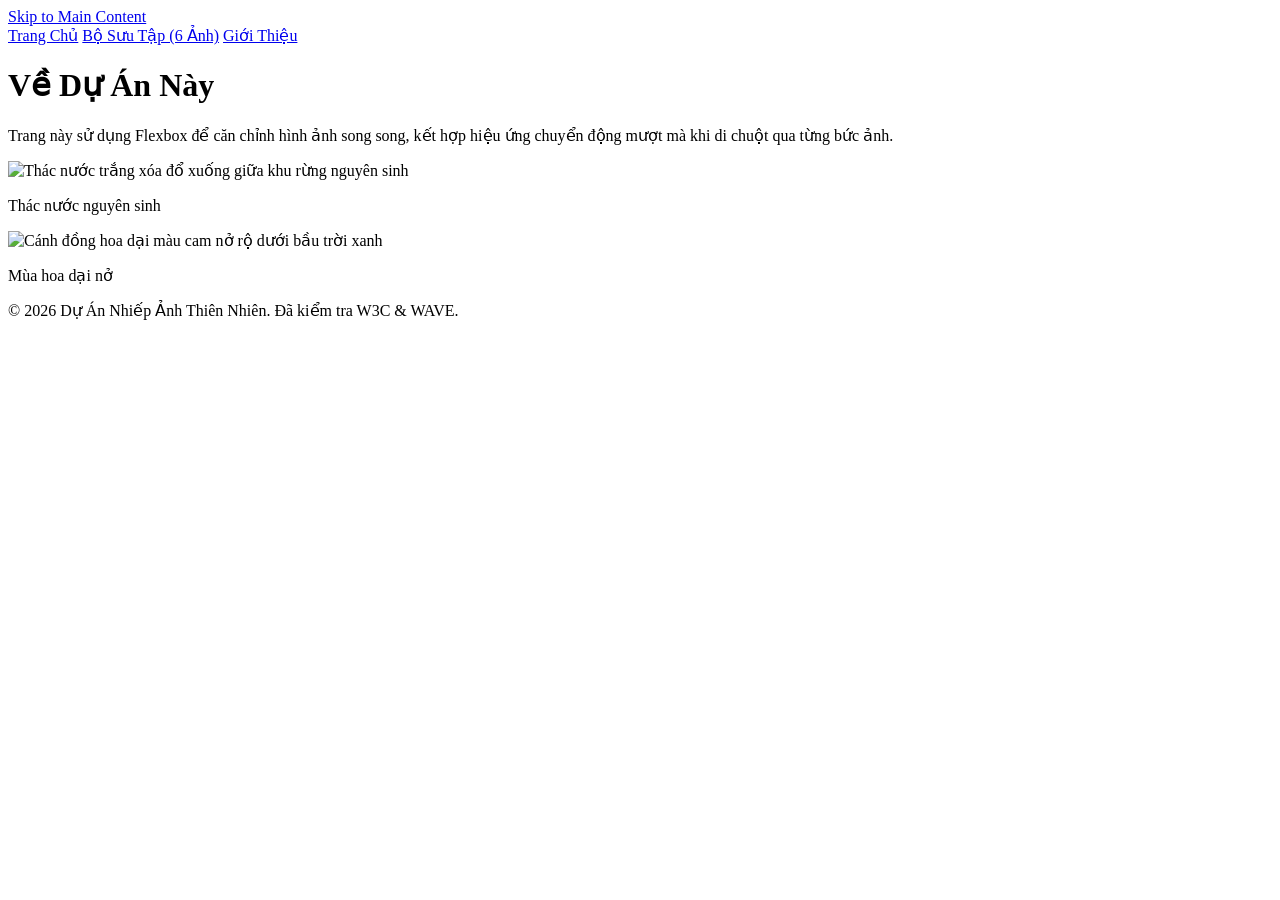
==== about.html @ 8213e745 "Add about.html for project introduction and gallery This HTML file introduces a project focused on n" ====
<!DOCTYPE html>
<html lang="vi">
<head>
    <meta charset="UTF-8">
    <meta name="viewport" content="width=device-width, initial-scale=1.0">
    <title>Giới Thiệu - Khám Phá Thiên Nhiên</title>
    <link rel="stylesheet" href="styles.css">
</head>
<body>
    <a href="#main-content" class="skip-link">Skip to Main Content</a>

    <header>
        <nav class="navbar" aria-label="Main Navigation">
            <a href="index.html">Trang Chủ</a>
            <a href="gallery.html">Bộ Sưu Tập (6 Ảnh)</a>
            <a href="about.html" class="active">Giới Thiệu</a>
        </nav>
    </header>

    <main id="main-content">
        <h1>Về Dự Án Này</h1>
        <p class="intro">Trang này sử dụng Flexbox để căn chỉnh hình ảnh song song, kết hợp hiệu ứng chuyển động mượt mà khi di chuột qua từng bức ảnh.</p>

        <div class="flex-gallery">
            <div class="item">
                <img src="https://images.unsplash.com/photo-1433086966358-54859d0ed716?w=800&auto=format&fit=crop&q=80" alt="Thác nước trắng xóa đổ xuống giữa khu rừng nguyên sinh">
                <p class="caption">Thác nước nguyên sinh</p>
            </div>
            <div class="item">
                <img src="https://images.unsplash.com/photo-1465146344425-f00d5f5c8f07?w=800&auto=format&fit=crop&q=80" alt="Cánh đồng hoa dại màu cam nở rộ dưới bầu trời xanh">
                <p class="caption">Mùa hoa dại nở</p>
            </div>
        </div>
    </main>

    <footer>
        <p>&copy; 2026 Dự Án Nhiếp Ảnh Thiên Nhiên. Đã kiểm tra W3C & WAVE.</p>
    </footer>
</body>
</html>
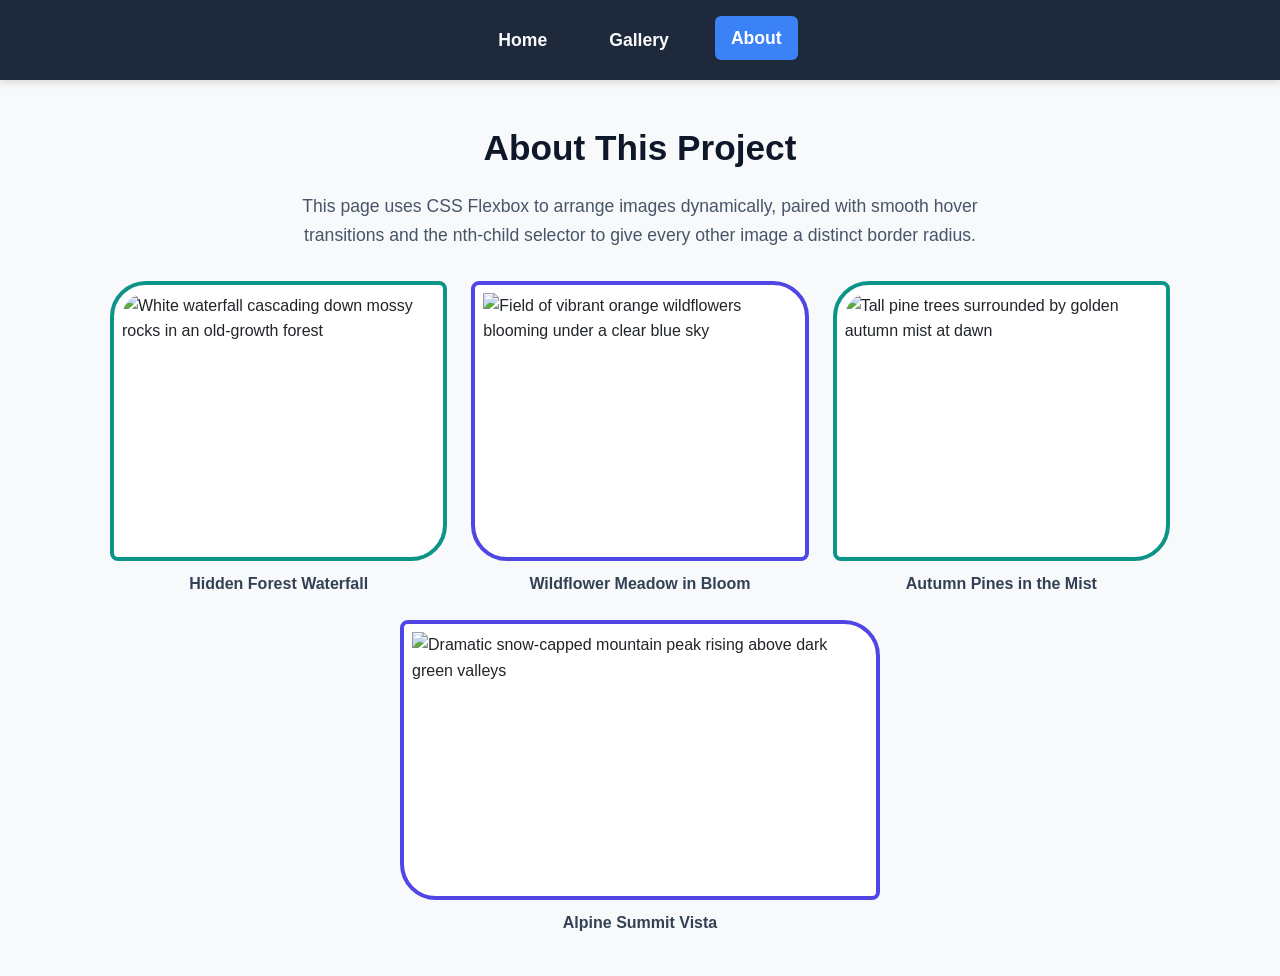
==== commit 3a7db64e: "Update about.html for language and content changes" ====
--- a/about.html
+++ b/about.html
@@ -1,40 +1,44 @@
 <!DOCTYPE html>
-<html lang="vi">
+<html lang="en">
 <head>
     <meta charset="UTF-8">
     <meta name="viewport" content="width=device-width, initial-scale=1.0">
-    <title>Giới Thiệu - Khám Phá Thiên Nhiên</title>
-    <link rel="stylesheet" href="styles.css">
+    <title>About - Exploring Nature</title>
+    <link rel="stylesheet" href="style.css">
 </head>
 <body>
     <a href="#main-content" class="skip-link">Skip to Main Content</a>
 
     <header>
         <nav class="navbar" aria-label="Main Navigation">
-            <a href="index.html">Trang Chủ</a>
-            <a href="gallery.html">Bộ Sưu Tập (6 Ảnh)</a>
-            <a href="about.html" class="active">Giới Thiệu</a>
+            <a href="index.html">Home</a>
+            <a href="gallery.html">Gallery</a>
+            <a href="about.html" class="active">About</a>
         </nav>
     </header>
 
     <main id="main-content">
-        <h1>Về Dự Án Này</h1>
-        <p class="intro">Trang này sử dụng Flexbox để căn chỉnh hình ảnh song song, kết hợp hiệu ứng chuyển động mượt mà khi di chuột qua từng bức ảnh.</p>
+        <h1>About This Project</h1>
+        <p class="intro">This page uses CSS Flexbox to arrange images dynamically, paired with smooth hover transitions and the nth-child selector to give every other image a distinct border radius.</p>
 
         <div class="flex-gallery">
             <div class="item">
-                <img src="https://images.unsplash.com/photo-1433086966358-54859d0ed716?w=800&auto=format&fit=crop&q=80" alt="Thác nước trắng xóa đổ xuống giữa khu rừng nguyên sinh">
-                <p class="caption">Thác nước nguyên sinh</p>
+                <img src="https://images.unsplash.com/photo-1433086966358-54859d0ed716?w=800&auto=format&fit=crop&q=80" alt="White waterfall cascading down mossy rocks in an old-growth forest">
+                <p class="caption">Hidden Forest Waterfall</p>
             </div>
             <div class="item">
-                <img src="https://images.unsplash.com/photo-1465146344425-f00d5f5c8f07?w=800&auto=format&fit=crop&q=80" alt="Cánh đồng hoa dại màu cam nở rộ dưới bầu trời xanh">
-                <p class="caption">Mùa hoa dại nở</p>
+                <img src="https://images.unsplash.com/photo-1465146344425-f00d5f5c8f07?w=800&auto=format&fit=crop&q=80" alt="Field of vibrant orange wildflowers blooming under a clear blue sky">
+                <p class="caption">Wildflower Meadow in Bloom</p>
+            </div>
+            <div class="item">
+                <img src="https://images.unsplash.com/photo-1509316975850-ff9c5deb0cd9?w=800&auto=format&fit=crop&q=80" alt="Tall pine trees surrounded by golden autumn mist at dawn">
+                <p class="caption">Autumn Pines in the Mist</p>
+            </div>
+            <div class="item">
+                <img src="https://images.unsplash.com/photo-1464822759023-fed622ff2c3b?w=800&auto=format&fit=crop&q=80" alt="Dramatic snow-capped mountain peak rising above dark green valleys">
+                <p class="caption">Alpine Summit Vista</p>
             </div>
         </div>
     </main>
-
-    <footer>
-        <p>&copy; 2026 Dự Án Nhiếp Ảnh Thiên Nhiên. Đã kiểm tra W3C & WAVE.</p>
-    </footer>
 </body>
 </html>
--- a/style.css
+++ b/style.css
@@ -0,0 +1,158 @@
+/* Thiết lập chung & Phông chữ */
+* {
+    box-sizing: border-box;
+    margin: 0;
+    padding: 0;
+}
+
+body {
+    font-family: 'Segoe UI', Tahoma, Geneva, Verdana, sans-serif;
+    line-height: 1.6;
+    background-color: #f8f9fa;
+    color: #212529;
+}
+
+/* YÊU CẦU 3: Skip to Main Content dùng position và :focus */
+.skip-link {
+    position: absolute;
+    top: -100px;
+    left: 20px;
+    background-color: #0b5ed7;
+    color: #ffffff;
+    padding: 12px 20px;
+    font-weight: bold;
+    text-decoration: none;
+    border-radius: 6px;
+    z-index: 1000;
+    transition: top 0.3s ease;
+}
+
+.skip-link:focus {
+    top: 15px;
+    outline: 3px solid #ffc107;
+}
+
+/* YÊU CẦU 4 & 7: Navigation dùng Flexbox và > 3 thuộc tính CSS */
+.navbar {
+    display: flex;
+    justify-content: center;
+    align-items: center;
+    gap: 30px;
+    background-color: #1e293b;
+    padding: 18px 24px;
+    box-shadow: 0 2px 8px rgba(0, 0, 0, 0.15);
+}
+
+.navbar a {
+    color: #f8fafc;
+    text-decoration: none;
+    font-size: 1.1rem;
+    font-weight: 600;
+    padding: 8px 16px;
+    border-radius: 6px;
+    transition: background-color 0.25s ease, transform 0.2s ease;
+}
+
+/* YÊU CẦU 8: Hiệu ứng :hover cho liên kết và ảnh */
+.navbar a:hover,
+.navbar a.active {
+    background-color: #3b82f6;
+    color: #ffffff;
+    transform: translateY(-2px);
+}
+
+/* Bố cục nội dung chính */
+main {
+    max-width: 1100px;
+    margin: 40px auto;
+    padding: 0 20px;
+}
+
+h1 {
+    font-size: 2.2rem;
+    color: #0f172a;
+    margin-bottom: 16px;
+    text-align: center;
+}
+
+p.intro {
+    text-align: center;
+    max-width: 700px;
+    margin: 0 auto 32px auto;
+    color: #475569;
+    font-size: 1.1rem;
+}
+
+/* YÊU CẦU 5: Style tất cả hình ảnh bằng Box Model (border, padding, border-radius) */
+img {
+    width: 100%;
+    height: 280px;
+    object-fit: cover;
+    display: block;
+    border: 4px solid #334155;
+    padding: 8px;
+    border-radius: 16px;
+    background-color: #ffffff;
+    transition: transform 0.35s ease, box-shadow 0.35s ease, border-color 0.35s ease;
+}
+
+/* YÊU CẦU 8: Hiệu ứng :hover thú vị trên hình ảnh */
+img:hover {
+    transform: scale(1.03);
+    box-shadow: 0 12px 24px rgba(0, 0, 0, 0.2);
+    border-color: #2563eb;
+}
+
+/* YÊU CẦU 6: Bố cục Grid có ít nhất 2 cột */
+.grid-gallery {
+    display: grid;
+    grid-template-columns: repeat(3, 1fr);
+    gap: 24px;
+}
+
+/* YÊU CẦU 7: Bố cục Flexbox cho hình ảnh & nội dung */
+.flex-gallery {
+    display: flex;
+    flex-wrap: wrap;
+    gap: 24px;
+    justify-content: center;
+}
+
+.flex-gallery .item {
+    flex: 1 1 300px;
+    max-width: 480px;
+}
+
+/* YÊU CẦU 9: Bộ chọn nth-child tạo kiểu bo góc khác biệt cho các phần tử xen kẽ */
+.grid-gallery .card:nth-child(odd) img,
+.flex-gallery .item:nth-child(odd) img {
+    border-radius: 36px 8px 36px 8px;
+    border-color: #0d9488;
+}
+
+.grid-gallery .card:nth-child(even) img,
+.flex-gallery .item:nth-child(even) img {
+    border-radius: 8px 36px 8px 36px;
+    border-color: #4f46e5;
+}
+
+.caption {
+    text-align: center;
+    margin-top: 10px;
+    font-weight: 600;
+    color: #334155;
+}
+
+footer {
+    text-align: center;
+    padding: 24px;
+    margin-top: 60px;
+    background-color: #1e293b;
+    color: #cbd5e1;
+}
+
+@media (max-width: 768px) {
+    .grid-gallery {
+        grid-template-columns: repeat(2, 1fr);
+    }
+}
